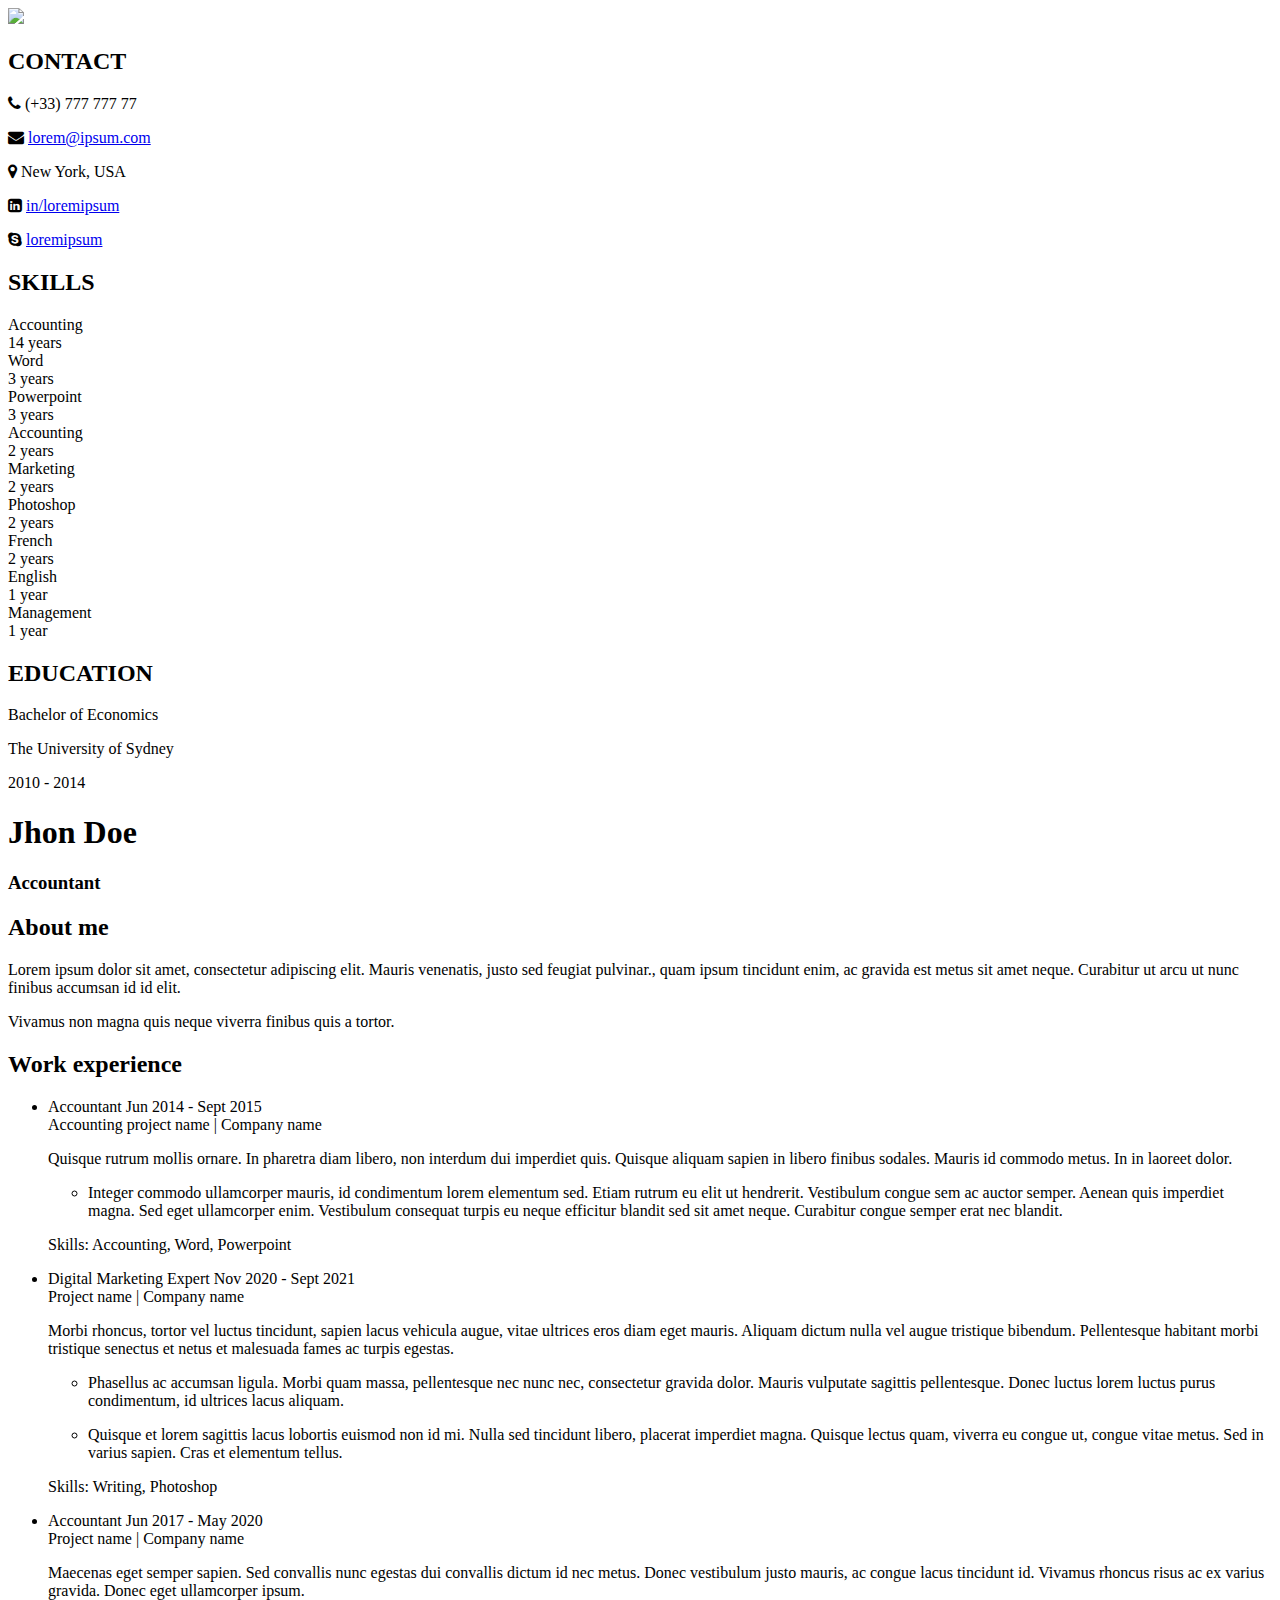
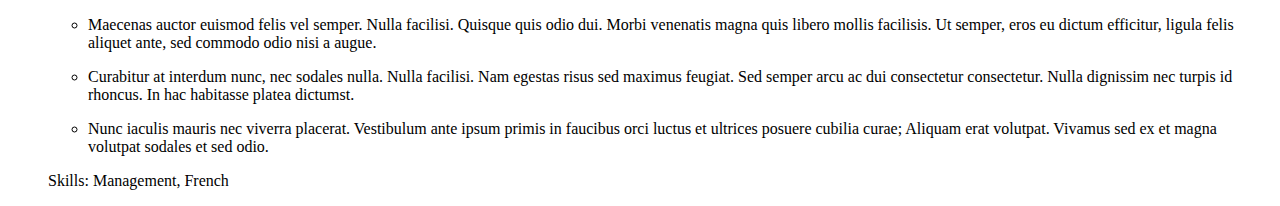
==== week-1.html @ c8a94c3d "added week-1 assignment" ====
<!DOCTYPE html>
<html>
<head>
  <link href="https://maxcdn.bootstrapcdn.com/font-awesome/4.2.0/css/font-awesome.min.css" rel="stylesheet">
  <link rel="preconnect" href="https://fonts.googleapis.com">
  <link rel="preconnect" href="https://fonts.gstatic.com" crossorigin>
  <link href="https://fonts.googleapis.com/css2?family=Archivo+Narrow&family=Julius+Sans+One&family=Open+Sans&family=Source+Sans+Pro&display=swap" rel="stylesheet">
  <link rel="stylesheet" href="index.css">
</head>
<body>
  <page size="A4">
    <div class="container">
      <div class="leftPanel">
        <img src="avatar.png"/>
        <div class="details">
          <div class="item bottomLineSeparator">
            <h2>
              CONTACT
            </h2>
            <div class="smallText">
              <p>
                <i class="fa fa-phone contactIcon" aria-hidden="true"></i>
                (+33) 777 777 77
              </p>
              <p>
                <i class="fa fa-envelope contactIcon" aria-hidden="true"></i>
                <a href="mailto:lorem@ipsum.com@gmail.com">
                  lorem@ipsum.com
                </a>
              </p>
              <p>
                <i class="fa fa-map-marker contactIcon" aria-hidden="true"></i>
                New York, USA
              </p>
              <p>
                <i class="fa fa-linkedin-square contactIcon" aria-hidden="true"></i>
                <a href="#">
                  in/loremipsum
                </a>
              </p>
              <p class="lastParagrafNoMarginBottom">
                <i class="fa fa-skype contactIcon" aria-hidden="true"></i>
                <a href="#">
                  loremipsum
                </a>
              </p>
            </div>
          </div>
          <div class="item bottomLineSeparator">
            <h2>
              SKILLS
            </h2>
            <div class="smallText">
              <div class="skill">
                <div>
                  <span>Accounting</span>
                </div>
                <div class="yearsOfExperience">
                  <span class="alignright">14</span>
                  <span class="alignleft">years</span>
                </div>
              </div>

              <div class="skill">
                <div>
                  <span>Word</span>
                </div>
                <div class="yearsOfExperience">
                  <span class="alignright">3</span>
                  <span class="alignleft">years</span>
                </div>
              </div>

              <div class="skill">
                <div>
                  <span>Powerpoint</span>
                </div>
                <div class="yearsOfExperience">
                  <span class="alignright">3</span>
                  <span class="alignleft">years</span>
                </div>
              </div>

              <div class="skill">
                <div>
                  <span>Accounting</span>
                </div>
                <div class="yearsOfExperience">
                  <span class="alignright">2</span>
                  <span class="alignleft">years</span>
                </div>
              </div>

              <div class="skill">
                <div>
                  <span>Marketing</span>
                </div>
                <div class="yearsOfExperience">
                  <span class="alignright">2</span>
                  <span class="alignleft">years</span>
                </div>
              </div>

              <div class="skill">
                <div>
                  <span>Photoshop</span>
                </div>
                <div class="yearsOfExperience">
                  <span class="alignright">2</span>
                  <span class="alignleft">years</span>
                </div>
              </div>

              <div class="skill">
                <div>
                  <span>French</span>
                </div>
                <div class="yearsOfExperience">
                  <span class="alignright">2</span>
                  <span class="alignleft">years</span>
                </div>
              </div>

              <div class="skill">
                <div>
                  <span>English</span>
                </div>
                <div class="yearsOfExperience">
                    <span class="alignright">1</span>
                    <span class="alignleft">year</span>
                </div>
              </div>

              <div class="skill">
                <div>
                  <span>Management</span>
                </div>
                <div class="yearsOfExperience">
                  <span>1 year</span>
                </div>
              </div>

            </div>
          </div>
          <div class="item">
            <h2>
              EDUCATION
            </h2>
            <div class="smallText">
              <p class="bolded white">
                Bachelor of Economics
              </p>
              <p>
                The University of Sydney
              </p>
              <p>
                2010 - 2014
              </p>
            </div>
          </div>
        </div>
        
      </div>
      <div class="rightPanel">
        <div>
          <h1>
            Jhon Doe
          </h1>
          <div class="smallText">
            <h3>
              Accountant
            </h3>
          </div>
        </div>
        <div>
          <h2>
            About me
          </h2>
          <div class="smallText">
            <p>
              Lorem ipsum dolor sit amet, consectetur adipiscing elit. Mauris venenatis, justo sed feugiat pulvinar., quam ipsum tincidunt enim, ac gravida est metus sit amet neque. Curabitur ut arcu ut nunc finibus accumsan id id elit. 
            </p>
            <p>
              Vivamus non magna quis neque viverra finibus quis a tortor. 
            </p>
          </div>
        </div>
        <div class="workExperience">
          <h2>
            Work experience
          </h2>
          <ul>
            <li>
              <div class="jobPosition">
                <span class="bolded">
                  Accountant
                </span>
                <span>
                  Jun 2014 - Sept 2015
                </span>
              </div>
              <div class="projectName bolded">
                <span>
                  Accounting project name | Company name
                </span>
              </div>
              <div class="smallText">
                <p>
                  Quisque rutrum mollis ornare. In pharetra diam libero, non interdum dui imperdiet quis. Quisque aliquam sapien in libero finibus sodales. Mauris id commodo metus. In in laoreet dolor.
                </p>
                <ul>
                  <li>
                    Integer commodo ullamcorper mauris, id condimentum lorem elementum sed. Etiam rutrum eu elit ut hendrerit. Vestibulum congue sem ac auctor semper. Aenean quis imperdiet magna. Sed eget ullamcorper enim. Vestibulum consequat turpis eu neque efficitur blandit sed sit amet neque. Curabitur congue semper erat nec blandit.
                  </li>
                </ul>
                <p>
                  <span class="bolded">Skills: </span>Accounting, Word, Powerpoint
                </p>
              </div>
            </li>


            <li>
              <div class="jobPosition">
                <span class="bolded">
                  Digital Marketing Expert
                </span>
                <span>
                  Nov 2020 - Sept 2021
                </span>
              </div>
              <div class="projectName bolded">
                <span>
                  Project name | Company name
                </span>
              </div>
              <div class="smallText">
                <p>
                  Morbi rhoncus, tortor vel luctus tincidunt, sapien lacus vehicula augue, vitae ultrices eros diam eget mauris. Aliquam dictum nulla vel augue tristique bibendum. Pellentesque habitant morbi tristique senectus et netus et malesuada fames ac turpis egestas.
                </p>
                <ul>
                  <li>
                    <p>
                      Phasellus ac accumsan ligula. Morbi quam massa, pellentesque nec nunc nec, consectetur gravida dolor. Mauris vulputate sagittis pellentesque. Donec luctus lorem luctus purus condimentum, id ultrices lacus aliquam.
                    </p>
                  </li>
                  <li>
                    <p>
                      Quisque et lorem sagittis lacus lobortis euismod non id mi. Nulla sed tincidunt libero, placerat imperdiet magna. Quisque lectus quam, viverra eu congue ut, congue vitae metus. Sed in varius sapien. Cras et elementum tellus.
                    </p>
                  </li>
                </ul>
                <p>
                  <span class="bolded">Skills: </span> Writing, Photoshop
                </p>
              </div>
            </li>

            <li>
              <div class="jobPosition">
                <span class="bolded">
                  Accountant
                </span>
                <span>
                  Jun 2017 - May 2020
                </span>
              </div>
              <div class="projectName bolded">
                <span>
                  Project name | Company name
                </span>
              </div>
              <div class="smallText">
                <p>
                  Maecenas eget semper sapien. Sed convallis nunc egestas dui convallis dictum id nec metus. Donec vestibulum justo mauris, ac congue lacus tincidunt id. Vivamus rhoncus risus ac ex varius gravida. Donec eget ullamcorper ipsum.
                </p>
  
                <ul>
                  <li>
                    <p>
                      Maecenas auctor euismod felis vel semper. Nulla facilisi. Quisque quis odio dui. Morbi venenatis magna quis libero mollis facilisis. Ut semper, eros eu dictum efficitur, ligula felis aliquet ante, sed commodo odio nisi a augue. 
                    </p>
                  </li>
                  <li>
                    <p>
                      Curabitur at interdum nunc, nec sodales nulla. Nulla facilisi. Nam egestas risus sed maximus feugiat. Sed semper arcu ac dui consectetur consectetur. Nulla dignissim nec turpis id rhoncus. In hac habitasse platea dictumst. 
                    </p>
                  </li>
                  <li>
                    <p>
                      Nunc iaculis mauris nec viverra placerat. Vestibulum ante ipsum primis in faucibus orci luctus et ultrices posuere cubilia curae; Aliquam erat volutpat. Vivamus sed ex et magna volutpat sodales et sed odio. 
                    </p>
                  </li>
                </ul>
                <p>
                  <span class="bolded">Skills: </span>Management, French
                </p>
              </div>
            </li>
          </ul>
        </div>
      </div>
    </div>
  </page>
  <page size="A4">
    <div class="container">
      <div class="leftPanel">
      </div>
      <div class="rightPanel">
      </div>
  </page>   
</body>
</html>
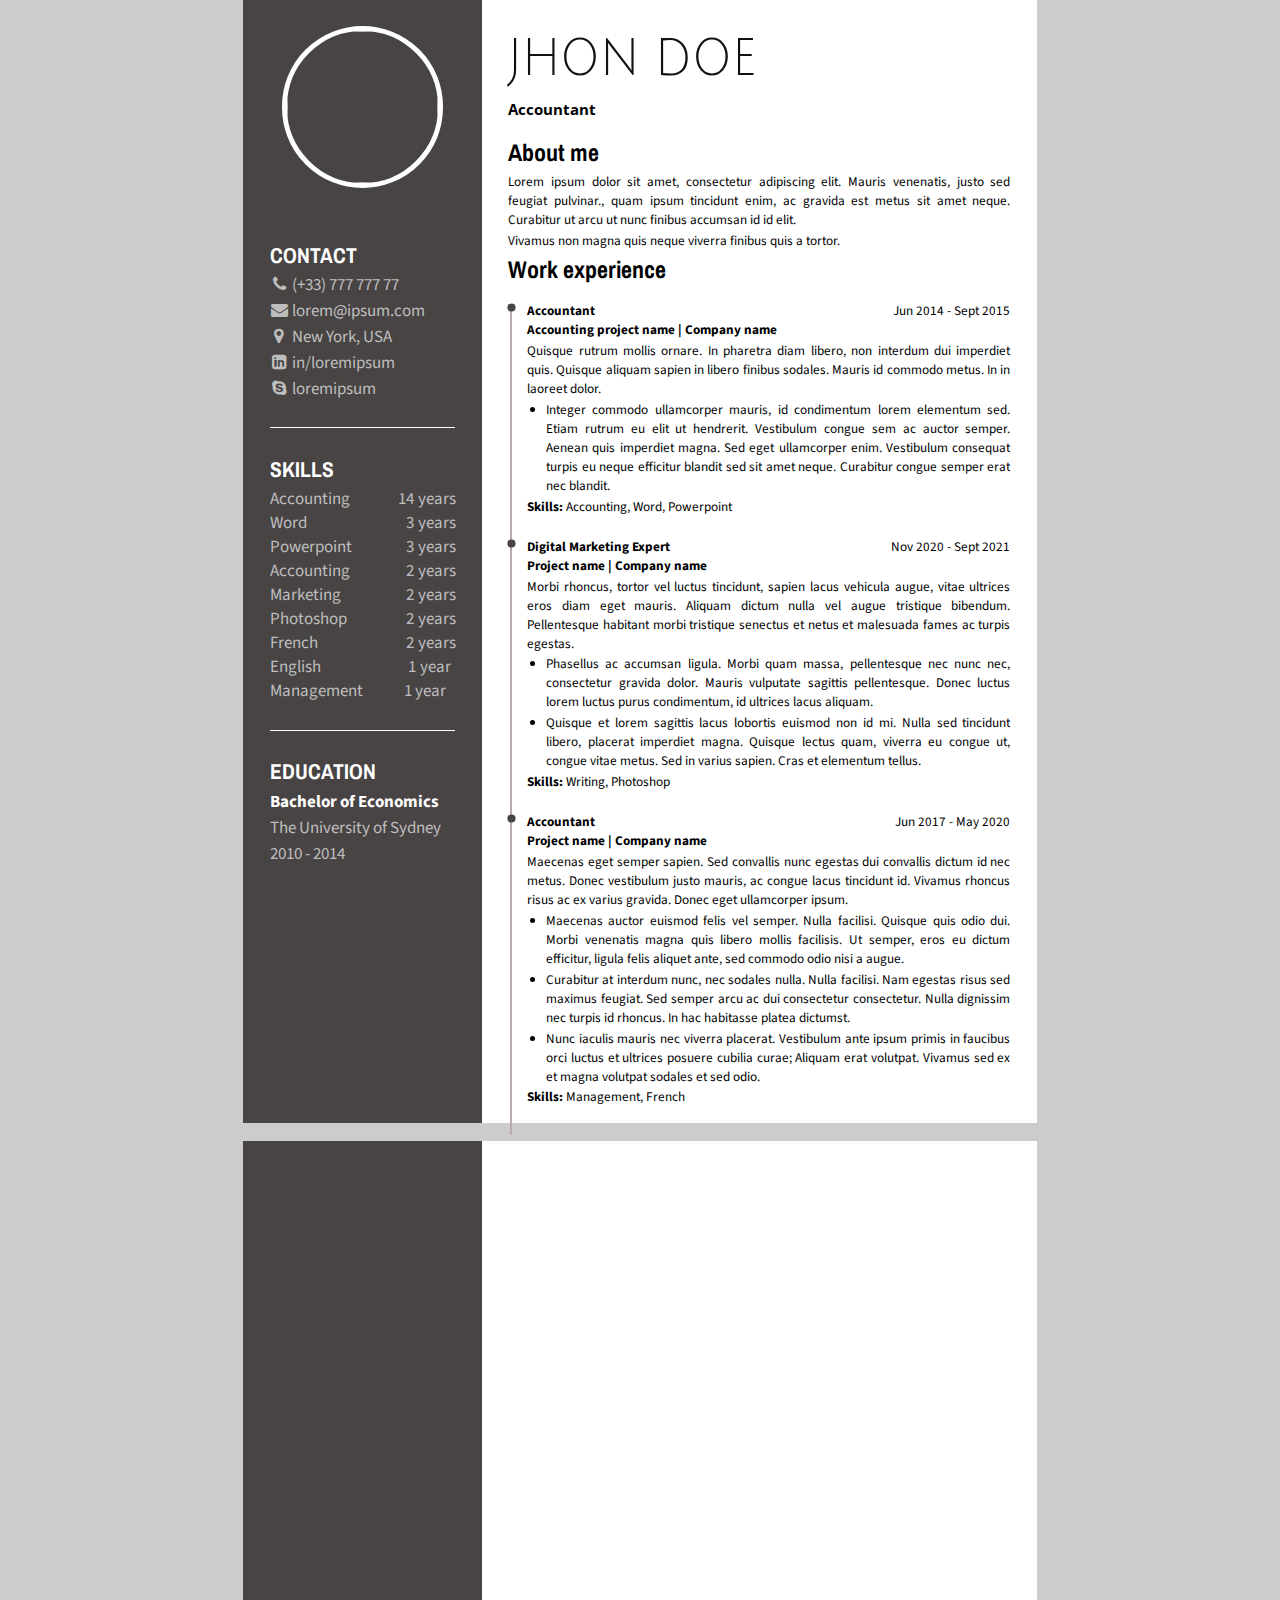
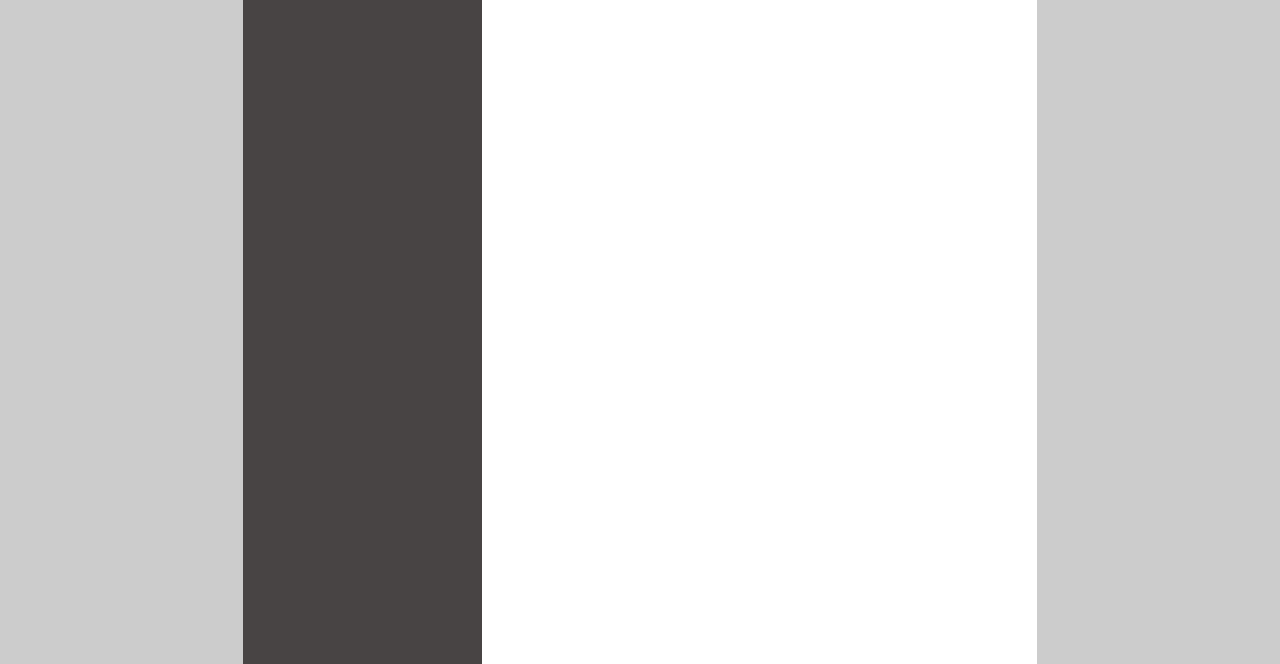
==== commit f721adf8: "formated the code" ====
--- a/week-1.html
+++ b/week-1.html
@@ -1,17 +1,21 @@
 <!DOCTYPE html>
 <html>
+
 <head>
   <link href="https://maxcdn.bootstrapcdn.com/font-awesome/4.2.0/css/font-awesome.min.css" rel="stylesheet">
   <link rel="preconnect" href="https://fonts.googleapis.com">
   <link rel="preconnect" href="https://fonts.gstatic.com" crossorigin>
-  <link href="https://fonts.googleapis.com/css2?family=Archivo+Narrow&family=Julius+Sans+One&family=Open+Sans&family=Source+Sans+Pro&display=swap" rel="stylesheet">
-  <link rel="stylesheet" href="index.css">
+  <link
+    href="https://fonts.googleapis.com/css2?family=Archivo+Narrow&family=Julius+Sans+One&family=Open+Sans&family=Source+Sans+Pro&display=swap"
+    rel="stylesheet">
+  <link rel="stylesheet" href="week-1.css">
 </head>
+
 <body>
   <page size="A4">
     <div class="container">
       <div class="leftPanel">
-        <img src="avatar.png"/>
+        <img src="avatar.png" />
         <div class="details">
           <div class="item bottomLineSeparator">
             <h2>
@@ -126,8 +130,8 @@
                   <span>English</span>
                 </div>
                 <div class="yearsOfExperience">
-                    <span class="alignright">1</span>
-                    <span class="alignleft">year</span>
+                  <span class="alignright">1</span>
+                  <span class="alignleft">year</span>
                 </div>
               </div>
 
@@ -159,7 +163,7 @@
             </div>
           </div>
         </div>
-        
+
       </div>
       <div class="rightPanel">
         <div>
@@ -178,10 +182,12 @@
           </h2>
           <div class="smallText">
             <p>
-              Lorem ipsum dolor sit amet, consectetur adipiscing elit. Mauris venenatis, justo sed feugiat pulvinar., quam ipsum tincidunt enim, ac gravida est metus sit amet neque. Curabitur ut arcu ut nunc finibus accumsan id id elit. 
+              Lorem ipsum dolor sit amet, consectetur adipiscing elit. Mauris venenatis, justo sed feugiat pulvinar.,
+              quam ipsum tincidunt enim, ac gravida est metus sit amet neque. Curabitur ut arcu ut nunc finibus accumsan
+              id id elit.
             </p>
             <p>
-              Vivamus non magna quis neque viverra finibus quis a tortor. 
+              Vivamus non magna quis neque viverra finibus quis a tortor.
             </p>
           </div>
         </div>
@@ -206,11 +212,15 @@
               </div>
               <div class="smallText">
                 <p>
-                  Quisque rutrum mollis ornare. In pharetra diam libero, non interdum dui imperdiet quis. Quisque aliquam sapien in libero finibus sodales. Mauris id commodo metus. In in laoreet dolor.
+                  Quisque rutrum mollis ornare. In pharetra diam libero, non interdum dui imperdiet quis. Quisque
+                  aliquam sapien in libero finibus sodales. Mauris id commodo metus. In in laoreet dolor.
                 </p>
                 <ul>
                   <li>
-                    Integer commodo ullamcorper mauris, id condimentum lorem elementum sed. Etiam rutrum eu elit ut hendrerit. Vestibulum congue sem ac auctor semper. Aenean quis imperdiet magna. Sed eget ullamcorper enim. Vestibulum consequat turpis eu neque efficitur blandit sed sit amet neque. Curabitur congue semper erat nec blandit.
+                    Integer commodo ullamcorper mauris, id condimentum lorem elementum sed. Etiam rutrum eu elit ut
+                    hendrerit. Vestibulum congue sem ac auctor semper. Aenean quis imperdiet magna. Sed eget ullamcorper
+                    enim. Vestibulum consequat turpis eu neque efficitur blandit sed sit amet neque. Curabitur congue
+                    semper erat nec blandit.
                   </li>
                 </ul>
                 <p>
@@ -236,17 +246,23 @@
               </div>
               <div class="smallText">
                 <p>
-                  Morbi rhoncus, tortor vel luctus tincidunt, sapien lacus vehicula augue, vitae ultrices eros diam eget mauris. Aliquam dictum nulla vel augue tristique bibendum. Pellentesque habitant morbi tristique senectus et netus et malesuada fames ac turpis egestas.
+                  Morbi rhoncus, tortor vel luctus tincidunt, sapien lacus vehicula augue, vitae ultrices eros diam eget
+                  mauris. Aliquam dictum nulla vel augue tristique bibendum. Pellentesque habitant morbi tristique
+                  senectus et netus et malesuada fames ac turpis egestas.
                 </p>
                 <ul>
                   <li>
                     <p>
-                      Phasellus ac accumsan ligula. Morbi quam massa, pellentesque nec nunc nec, consectetur gravida dolor. Mauris vulputate sagittis pellentesque. Donec luctus lorem luctus purus condimentum, id ultrices lacus aliquam.
-                    </p>
-                  </li>
-                  <li>
-                    <p>
-                      Quisque et lorem sagittis lacus lobortis euismod non id mi. Nulla sed tincidunt libero, placerat imperdiet magna. Quisque lectus quam, viverra eu congue ut, congue vitae metus. Sed in varius sapien. Cras et elementum tellus.
+                      Phasellus ac accumsan ligula. Morbi quam massa, pellentesque nec nunc nec, consectetur gravida
+                      dolor. Mauris vulputate sagittis pellentesque. Donec luctus lorem luctus purus condimentum, id
+                      ultrices lacus aliquam.
+                    </p>
+                  </li>
+                  <li>
+                    <p>
+                      Quisque et lorem sagittis lacus lobortis euismod non id mi. Nulla sed tincidunt libero, placerat
+                      imperdiet magna. Quisque lectus quam, viverra eu congue ut, congue vitae metus. Sed in varius
+                      sapien. Cras et elementum tellus.
                     </p>
                   </li>
                 </ul>
@@ -272,23 +288,31 @@
               </div>
               <div class="smallText">
                 <p>
-                  Maecenas eget semper sapien. Sed convallis nunc egestas dui convallis dictum id nec metus. Donec vestibulum justo mauris, ac congue lacus tincidunt id. Vivamus rhoncus risus ac ex varius gravida. Donec eget ullamcorper ipsum.
-                </p>
-  
+                  Maecenas eget semper sapien. Sed convallis nunc egestas dui convallis dictum id nec metus. Donec
+                  vestibulum justo mauris, ac congue lacus tincidunt id. Vivamus rhoncus risus ac ex varius gravida.
+                  Donec eget ullamcorper ipsum.
+                </p>
+
                 <ul>
                   <li>
                     <p>
-                      Maecenas auctor euismod felis vel semper. Nulla facilisi. Quisque quis odio dui. Morbi venenatis magna quis libero mollis facilisis. Ut semper, eros eu dictum efficitur, ligula felis aliquet ante, sed commodo odio nisi a augue. 
-                    </p>
-                  </li>
-                  <li>
-                    <p>
-                      Curabitur at interdum nunc, nec sodales nulla. Nulla facilisi. Nam egestas risus sed maximus feugiat. Sed semper arcu ac dui consectetur consectetur. Nulla dignissim nec turpis id rhoncus. In hac habitasse platea dictumst. 
-                    </p>
-                  </li>
-                  <li>
-                    <p>
-                      Nunc iaculis mauris nec viverra placerat. Vestibulum ante ipsum primis in faucibus orci luctus et ultrices posuere cubilia curae; Aliquam erat volutpat. Vivamus sed ex et magna volutpat sodales et sed odio. 
+                      Maecenas auctor euismod felis vel semper. Nulla facilisi. Quisque quis odio dui. Morbi venenatis
+                      magna quis libero mollis facilisis. Ut semper, eros eu dictum efficitur, ligula felis aliquet
+                      ante, sed commodo odio nisi a augue.
+                    </p>
+                  </li>
+                  <li>
+                    <p>
+                      Curabitur at interdum nunc, nec sodales nulla. Nulla facilisi. Nam egestas risus sed maximus
+                      feugiat. Sed semper arcu ac dui consectetur consectetur. Nulla dignissim nec turpis id rhoncus. In
+                      hac habitasse platea dictumst.
+                    </p>
+                  </li>
+                  <li>
+                    <p>
+                      Nunc iaculis mauris nec viverra placerat. Vestibulum ante ipsum primis in faucibus orci luctus et
+                      ultrices posuere cubilia curae; Aliquam erat volutpat. Vivamus sed ex et magna volutpat sodales et
+                      sed odio.
                     </p>
                   </li>
                 </ul>
@@ -308,6 +332,7 @@
       </div>
       <div class="rightPanel">
       </div>
-  </page>   
+  </page>
 </body>
+
 </html>--- a/week-1.css
+++ b/week-1.css
@@ -0,0 +1,271 @@
+/* Fonts */
+
+/* Family */
+h1 {
+  font-family: 'Julius Sans One', sans-serif;
+}
+
+h2 {
+  /* Contact, Skills, Education, About me, Work Experience */
+  font-family: 'Archivo Narrow', sans-serif;
+}
+
+h3 {
+  /* Accountant */
+  font-family: 'Open Sans', sans-serif;
+}
+
+.jobPosition span,
+.projectName span {
+  font-family: 'Source Sans Pro', sans-serif;
+}
+
+.upperCase {
+  text-transform: uppercase;
+}
+
+.smallText,
+.smallText span,
+.smallText p,
+.smallText a {
+  font-family: 'Source Sans Pro', sans-serif;
+  text-align: justify;
+}
+
+/* End Family */
+
+/* Colors */
+h1 {
+  color: #111;
+}
+
+.leftPanel,
+.leftPanel a {
+  color: #bebebe;
+  text-decoration: none;
+}
+
+.leftPanel h2 {
+  color: white;
+}
+
+/* End Colors */
+
+/* Sizes */
+h1 {
+  font-weight: 300;
+  font-size: 1.2cm;
+  transform: scale(1, 1.15);
+  margin-bottom: 0.2cm;
+  margin-top: 0.2cm;
+  text-transform: uppercase;
+}
+
+h2 {
+  margin-top: 0.1cm;
+  margin-bottom: 0.1cm;
+}
+
+.leftPanel,
+.leftPanel a {
+  font-size: 0.38cm;
+}
+
+.projectName span,
+.jobPosition span {
+  font-size: 0.35cm;
+}
+
+.smallText,
+.smallText span,
+.smallText p,
+.smallText a {
+  font-size: 0.35cm;
+}
+
+.leftPanel .smallText,
+.leftPanel .smallText,
+.leftPanel .smallText span,
+.leftPanel .smallText p,
+.smallText a {
+  font-size: 0.45cm;
+}
+
+.contactIcon {
+  width: 0.5cm;
+  text-align: center;
+}
+
+p {
+  margin-top: 0.05cm;
+  margin-bottom: 0.05cm;
+}
+
+/* End Sizes */
+
+.bolded {
+  font-weight: bold;
+}
+
+.white {
+  color: white;
+}
+
+/* End Fonts */
+
+/* Layout */
+body {
+  background: rgb(204, 204, 204);
+  width: 21cm;
+  height: 29.7cm;
+  margin: 0 auto;
+}
+
+/* Printing */
+page {
+  background: white;
+  display: block;
+  margin: 0 auto;
+  margin-bottom: 0.5cm;
+}
+
+page[size="A4"] {
+  width: 21cm;
+  height: 29.7cm;
+}
+
+@page {
+  size: 21cm 29.7cm;
+  padding: 0;
+  margin: 0mm;
+  border: none;
+  border-collapse: collapse;
+}
+
+/* End Printing */
+
+.container {
+  display: flex;
+  flex-direction: row;
+  width: 100%;
+  height: 100%;
+}
+
+.leftPanel {
+  width: 27%;
+  background-color: #484444;
+  padding: 0.7cm;
+  display: flex;
+  flex-direction: column;
+  align-items: center;
+}
+
+.rightPanel {
+  width: 73%;
+  padding: 0.7cm;
+}
+
+.leftPanel img {
+  width: 4cm;
+  height: 4cm;
+  margin-bottom: 0.7cm;
+  border-radius: 50%;
+  border: 0.15cm solid white;
+  object-fit: cover;
+  object-position: 50% 50%;
+}
+
+.leftPanel .details {
+  width: 100%;
+  display: flex;
+  flex-direction: column;
+}
+
+.skill {
+  display: flex;
+  flex-direction: row;
+  justify-content: space-between;
+}
+
+.bottomLineSeparator {
+  border-bottom: 0.05cm solid white;
+}
+
+.yearsOfExperience {
+  width: 1.6cm;
+  display: flex;
+  flex-direction: row;
+  justify-content: center;
+}
+
+.alignleft {
+  text-align: left !important;
+  width: 1cm;
+}
+
+.alignright {
+  text-align: right !important;
+  width: 0.6cm;
+  margin-right: 0.1cm
+}
+
+.workExperience>ul {
+  list-style-type: none;
+  padding-left: 0;
+}
+
+.workExperience>ul>li {
+  position: relative;
+  margin: 0;
+  padding-bottom: 0.5cm;
+  padding-left: 0.5cm;
+}
+
+.workExperience>ul>li:before {
+  background-color: #b8abab;
+  width: 0.05cm;
+  content: '';
+  position: absolute;
+  top: 0.1cm;
+  bottom: -0.2cm;
+  /* change this after border removal */
+  left: 0.05cm;
+}
+
+.workExperience>ul>li::after {
+  content: '';
+  position: absolute;
+  background-image: url("data:image/svg+xml,%3Csvg xmlns='http://www.w3.org/2000/svg' aria-hidden='true' viewBox='0 0 32 32' focusable='false'%3E%3Ccircle stroke='none' fill='%23484444' cx='16' cy='16' r='10'%3E%3C/circle%3E%3C/svg%3E");
+  background-repeat: no-repeat;
+  background-size: contain;
+  left: -0.09cm;
+  top: 0;
+  width: 0.35cm;
+  height: 0.35cm;
+}
+
+.jobPosition {
+  display: flex;
+  flex-direction: row;
+  justify-content: space-between;
+}
+
+.item {
+  padding-bottom: 0.7cm;
+  padding-top: 0.7cm;
+}
+
+.item h2 {
+  margin-top: 0;
+}
+
+.lastParagrafNoMarginBottom {
+  margin-bottom: 0;
+}
+
+.workExperience>ul>li ul {
+  padding-left: 0.5cm;
+  list-style-type: disc;
+}
+
+/*End Layout*/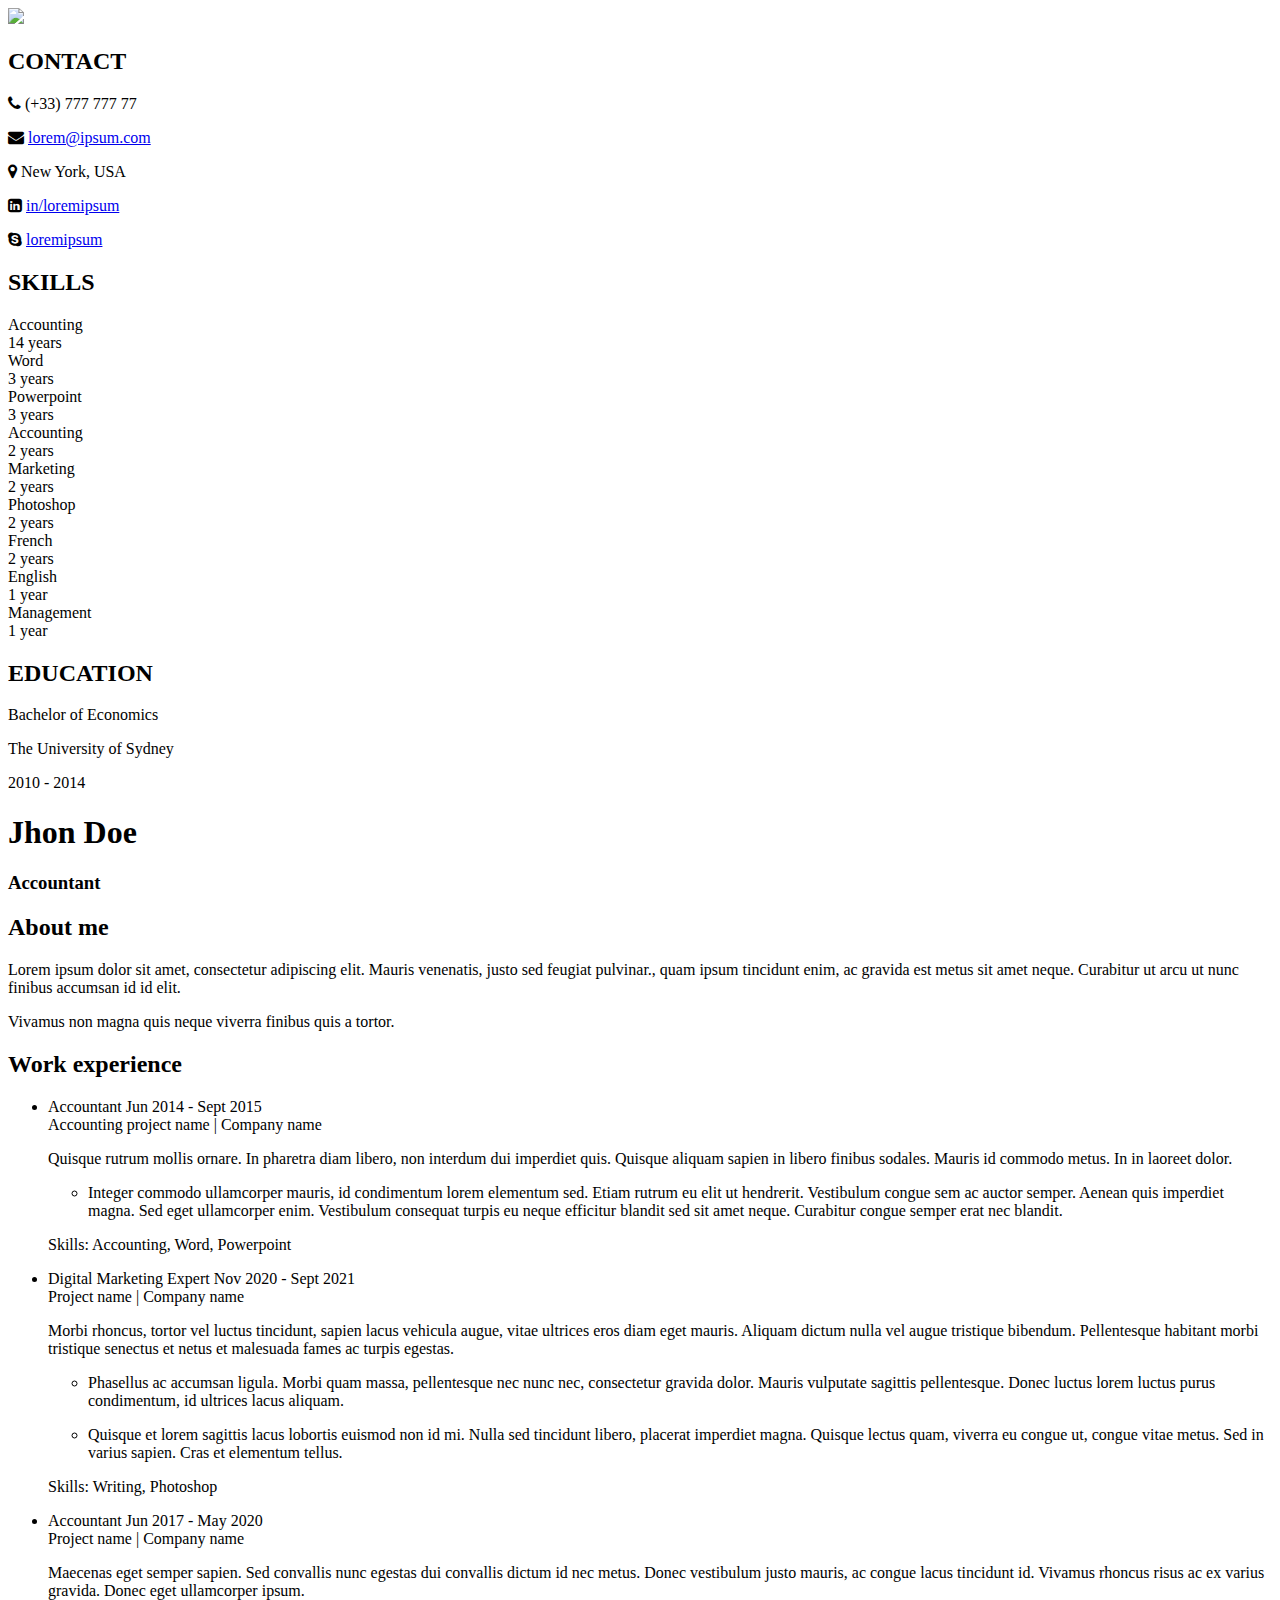
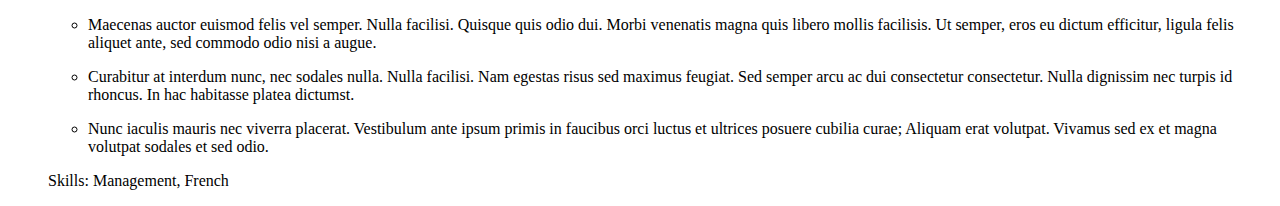
==== commit b8d8c5f3: "removed css" ====
--- a/week-1.html
+++ b/week-1.html
@@ -12,327 +12,318 @@
 </head>
 
 <body>
-  <page size="A4">
-    <div class="container">
-      <div class="leftPanel">
-        <img src="avatar.png" />
-        <div class="details">
-          <div class="item bottomLineSeparator">
-            <h2>
-              CONTACT
-            </h2>
-            <div class="smallText">
-              <p>
-                <i class="fa fa-phone contactIcon" aria-hidden="true"></i>
-                (+33) 777 777 77
-              </p>
-              <p>
-                <i class="fa fa-envelope contactIcon" aria-hidden="true"></i>
-                <a href="mailto:lorem@ipsum.com@gmail.com">
-                  lorem@ipsum.com
-                </a>
-              </p>
-              <p>
-                <i class="fa fa-map-marker contactIcon" aria-hidden="true"></i>
-                New York, USA
-              </p>
-              <p>
-                <i class="fa fa-linkedin-square contactIcon" aria-hidden="true"></i>
-                <a href="#">
-                  in/loremipsum
-                </a>
-              </p>
-              <p class="lastParagrafNoMarginBottom">
-                <i class="fa fa-skype contactIcon" aria-hidden="true"></i>
-                <a href="#">
-                  loremipsum
-                </a>
-              </p>
-            </div>
-          </div>
-          <div class="item bottomLineSeparator">
-            <h2>
-              SKILLS
-            </h2>
-            <div class="smallText">
-              <div class="skill">
-                <div>
-                  <span>Accounting</span>
-                </div>
-                <div class="yearsOfExperience">
-                  <span class="alignright">14</span>
-                  <span class="alignleft">years</span>
-                </div>
-              </div>
-
-              <div class="skill">
-                <div>
-                  <span>Word</span>
-                </div>
-                <div class="yearsOfExperience">
-                  <span class="alignright">3</span>
-                  <span class="alignleft">years</span>
-                </div>
-              </div>
-
-              <div class="skill">
-                <div>
-                  <span>Powerpoint</span>
-                </div>
-                <div class="yearsOfExperience">
-                  <span class="alignright">3</span>
-                  <span class="alignleft">years</span>
-                </div>
-              </div>
-
-              <div class="skill">
-                <div>
-                  <span>Accounting</span>
-                </div>
-                <div class="yearsOfExperience">
-                  <span class="alignright">2</span>
-                  <span class="alignleft">years</span>
-                </div>
-              </div>
-
-              <div class="skill">
-                <div>
-                  <span>Marketing</span>
-                </div>
-                <div class="yearsOfExperience">
-                  <span class="alignright">2</span>
-                  <span class="alignleft">years</span>
-                </div>
-              </div>
-
-              <div class="skill">
-                <div>
-                  <span>Photoshop</span>
-                </div>
-                <div class="yearsOfExperience">
-                  <span class="alignright">2</span>
-                  <span class="alignleft">years</span>
-                </div>
-              </div>
-
-              <div class="skill">
-                <div>
-                  <span>French</span>
-                </div>
-                <div class="yearsOfExperience">
-                  <span class="alignright">2</span>
-                  <span class="alignleft">years</span>
-                </div>
-              </div>
-
-              <div class="skill">
-                <div>
-                  <span>English</span>
-                </div>
-                <div class="yearsOfExperience">
-                  <span class="alignright">1</span>
-                  <span class="alignleft">year</span>
-                </div>
-              </div>
-
-              <div class="skill">
-                <div>
-                  <span>Management</span>
-                </div>
-                <div class="yearsOfExperience">
-                  <span>1 year</span>
-                </div>
-              </div>
-
-            </div>
-          </div>
-          <div class="item">
-            <h2>
-              EDUCATION
-            </h2>
-            <div class="smallText">
-              <p class="bolded white">
-                Bachelor of Economics
-              </p>
-              <p>
-                The University of Sydney
-              </p>
-              <p>
-                2010 - 2014
-              </p>
-            </div>
-          </div>
-        </div>
-
-      </div>
-      <div class="rightPanel">
-        <div>
-          <h1>
-            Jhon Doe
-          </h1>
-          <div class="smallText">
-            <h3>
-              Accountant
-            </h3>
-          </div>
-        </div>
-        <div>
+  <div class="container">
+    <div class="leftPanel">
+      <img src="avatar.png" />
+      <div class="details">
+        <div class="item bottomLineSeparator">
           <h2>
-            About me
+            CONTACT
           </h2>
           <div class="smallText">
             <p>
-              Lorem ipsum dolor sit amet, consectetur adipiscing elit. Mauris venenatis, justo sed feugiat pulvinar.,
-              quam ipsum tincidunt enim, ac gravida est metus sit amet neque. Curabitur ut arcu ut nunc finibus accumsan
-              id id elit.
-            </p>
-            <p>
-              Vivamus non magna quis neque viverra finibus quis a tortor.
+              <i class="fa fa-phone contactIcon" aria-hidden="true"></i>
+              (+33) 777 777 77
+            </p>
+            <p>
+              <i class="fa fa-envelope contactIcon" aria-hidden="true"></i>
+              <a href="mailto:lorem@ipsum.com@gmail.com">
+                lorem@ipsum.com
+              </a>
+            </p>
+            <p>
+              <i class="fa fa-map-marker contactIcon" aria-hidden="true"></i>
+              New York, USA
+            </p>
+            <p>
+              <i class="fa fa-linkedin-square contactIcon" aria-hidden="true"></i>
+              <a href="#">
+                in/loremipsum
+              </a>
+            </p>
+            <p class="lastParagrafNoMarginBottom">
+              <i class="fa fa-skype contactIcon" aria-hidden="true"></i>
+              <a href="#">
+                loremipsum
+              </a>
             </p>
           </div>
         </div>
-        <div class="workExperience">
+        <div class="item bottomLineSeparator">
           <h2>
-            Work experience
+            SKILLS
           </h2>
-          <ul>
-            <li>
-              <div class="jobPosition">
-                <span class="bolded">
-                  Accountant
-                </span>
-                <span>
-                  Jun 2014 - Sept 2015
-                </span>
-              </div>
-              <div class="projectName bolded">
-                <span>
-                  Accounting project name | Company name
-                </span>
-              </div>
-              <div class="smallText">
-                <p>
-                  Quisque rutrum mollis ornare. In pharetra diam libero, non interdum dui imperdiet quis. Quisque
-                  aliquam sapien in libero finibus sodales. Mauris id commodo metus. In in laoreet dolor.
-                </p>
-                <ul>
-                  <li>
-                    Integer commodo ullamcorper mauris, id condimentum lorem elementum sed. Etiam rutrum eu elit ut
-                    hendrerit. Vestibulum congue sem ac auctor semper. Aenean quis imperdiet magna. Sed eget ullamcorper
-                    enim. Vestibulum consequat turpis eu neque efficitur blandit sed sit amet neque. Curabitur congue
-                    semper erat nec blandit.
-                  </li>
-                </ul>
-                <p>
-                  <span class="bolded">Skills: </span>Accounting, Word, Powerpoint
-                </p>
-              </div>
-            </li>
-
-
-            <li>
-              <div class="jobPosition">
-                <span class="bolded">
-                  Digital Marketing Expert
-                </span>
-                <span>
-                  Nov 2020 - Sept 2021
-                </span>
-              </div>
-              <div class="projectName bolded">
-                <span>
-                  Project name | Company name
-                </span>
-              </div>
-              <div class="smallText">
-                <p>
-                  Morbi rhoncus, tortor vel luctus tincidunt, sapien lacus vehicula augue, vitae ultrices eros diam eget
-                  mauris. Aliquam dictum nulla vel augue tristique bibendum. Pellentesque habitant morbi tristique
-                  senectus et netus et malesuada fames ac turpis egestas.
-                </p>
-                <ul>
-                  <li>
-                    <p>
-                      Phasellus ac accumsan ligula. Morbi quam massa, pellentesque nec nunc nec, consectetur gravida
-                      dolor. Mauris vulputate sagittis pellentesque. Donec luctus lorem luctus purus condimentum, id
-                      ultrices lacus aliquam.
-                    </p>
-                  </li>
-                  <li>
-                    <p>
-                      Quisque et lorem sagittis lacus lobortis euismod non id mi. Nulla sed tincidunt libero, placerat
-                      imperdiet magna. Quisque lectus quam, viverra eu congue ut, congue vitae metus. Sed in varius
-                      sapien. Cras et elementum tellus.
-                    </p>
-                  </li>
-                </ul>
-                <p>
-                  <span class="bolded">Skills: </span> Writing, Photoshop
-                </p>
-              </div>
-            </li>
-
-            <li>
-              <div class="jobPosition">
-                <span class="bolded">
-                  Accountant
-                </span>
-                <span>
-                  Jun 2017 - May 2020
-                </span>
-              </div>
-              <div class="projectName bolded">
-                <span>
-                  Project name | Company name
-                </span>
-              </div>
-              <div class="smallText">
-                <p>
-                  Maecenas eget semper sapien. Sed convallis nunc egestas dui convallis dictum id nec metus. Donec
-                  vestibulum justo mauris, ac congue lacus tincidunt id. Vivamus rhoncus risus ac ex varius gravida.
-                  Donec eget ullamcorper ipsum.
-                </p>
-
-                <ul>
-                  <li>
-                    <p>
-                      Maecenas auctor euismod felis vel semper. Nulla facilisi. Quisque quis odio dui. Morbi venenatis
-                      magna quis libero mollis facilisis. Ut semper, eros eu dictum efficitur, ligula felis aliquet
-                      ante, sed commodo odio nisi a augue.
-                    </p>
-                  </li>
-                  <li>
-                    <p>
-                      Curabitur at interdum nunc, nec sodales nulla. Nulla facilisi. Nam egestas risus sed maximus
-                      feugiat. Sed semper arcu ac dui consectetur consectetur. Nulla dignissim nec turpis id rhoncus. In
-                      hac habitasse platea dictumst.
-                    </p>
-                  </li>
-                  <li>
-                    <p>
-                      Nunc iaculis mauris nec viverra placerat. Vestibulum ante ipsum primis in faucibus orci luctus et
-                      ultrices posuere cubilia curae; Aliquam erat volutpat. Vivamus sed ex et magna volutpat sodales et
-                      sed odio.
-                    </p>
-                  </li>
-                </ul>
-                <p>
-                  <span class="bolded">Skills: </span>Management, French
-                </p>
-              </div>
-            </li>
-          </ul>
-        </div>
+          <div class="smallText">
+            <div class="skill">
+              <div>
+                <span>Accounting</span>
+              </div>
+              <div class="yearsOfExperience">
+                <span class="alignright">14</span>
+                <span class="alignleft">years</span>
+              </div>
+            </div>
+
+            <div class="skill">
+              <div>
+                <span>Word</span>
+              </div>
+              <div class="yearsOfExperience">
+                <span class="alignright">3</span>
+                <span class="alignleft">years</span>
+              </div>
+            </div>
+
+            <div class="skill">
+              <div>
+                <span>Powerpoint</span>
+              </div>
+              <div class="yearsOfExperience">
+                <span class="alignright">3</span>
+                <span class="alignleft">years</span>
+              </div>
+            </div>
+
+            <div class="skill">
+              <div>
+                <span>Accounting</span>
+              </div>
+              <div class="yearsOfExperience">
+                <span class="alignright">2</span>
+                <span class="alignleft">years</span>
+              </div>
+            </div>
+
+            <div class="skill">
+              <div>
+                <span>Marketing</span>
+              </div>
+              <div class="yearsOfExperience">
+                <span class="alignright">2</span>
+                <span class="alignleft">years</span>
+              </div>
+            </div>
+
+            <div class="skill">
+              <div>
+                <span>Photoshop</span>
+              </div>
+              <div class="yearsOfExperience">
+                <span class="alignright">2</span>
+                <span class="alignleft">years</span>
+              </div>
+            </div>
+
+            <div class="skill">
+              <div>
+                <span>French</span>
+              </div>
+              <div class="yearsOfExperience">
+                <span class="alignright">2</span>
+                <span class="alignleft">years</span>
+              </div>
+            </div>
+
+            <div class="skill">
+              <div>
+                <span>English</span>
+              </div>
+              <div class="yearsOfExperience">
+                <span class="alignright">1</span>
+                <span class="alignleft">year</span>
+              </div>
+            </div>
+
+            <div class="skill">
+              <div>
+                <span>Management</span>
+              </div>
+              <div class="yearsOfExperience">
+                <span>1 year</span>
+              </div>
+            </div>
+
+          </div>
+        </div>
+        <div class="item">
+          <h2>
+            EDUCATION
+          </h2>
+          <div class="smallText">
+            <p class="bolded white">
+              Bachelor of Economics
+            </p>
+            <p>
+              The University of Sydney
+            </p>
+            <p>
+              2010 - 2014
+            </p>
+          </div>
+        </div>
+      </div>
+
+    </div>
+    <div class="rightPanel">
+      <div>
+        <h1>
+          Jhon Doe
+        </h1>
+        <div class="smallText">
+          <h3>
+            Accountant
+          </h3>
+        </div>
+      </div>
+      <div>
+        <h2>
+          About me
+        </h2>
+        <div class="smallText">
+          <p>
+            Lorem ipsum dolor sit amet, consectetur adipiscing elit. Mauris venenatis, justo sed feugiat pulvinar.,
+            quam ipsum tincidunt enim, ac gravida est metus sit amet neque. Curabitur ut arcu ut nunc finibus accumsan
+            id id elit.
+          </p>
+          <p>
+            Vivamus non magna quis neque viverra finibus quis a tortor.
+          </p>
+        </div>
+      </div>
+      <div class="workExperience">
+        <h2>
+          Work experience
+        </h2>
+        <ul>
+          <li>
+            <div class="jobPosition">
+              <span class="bolded">
+                Accountant
+              </span>
+              <span>
+                Jun 2014 - Sept 2015
+              </span>
+            </div>
+            <div class="projectName bolded">
+              <span>
+                Accounting project name | Company name
+              </span>
+            </div>
+            <div class="smallText">
+              <p>
+                Quisque rutrum mollis ornare. In pharetra diam libero, non interdum dui imperdiet quis. Quisque
+                aliquam sapien in libero finibus sodales. Mauris id commodo metus. In in laoreet dolor.
+              </p>
+              <ul>
+                <li>
+                  Integer commodo ullamcorper mauris, id condimentum lorem elementum sed. Etiam rutrum eu elit ut
+                  hendrerit. Vestibulum congue sem ac auctor semper. Aenean quis imperdiet magna. Sed eget ullamcorper
+                  enim. Vestibulum consequat turpis eu neque efficitur blandit sed sit amet neque. Curabitur congue
+                  semper erat nec blandit.
+                </li>
+              </ul>
+              <p>
+                <span class="bolded">Skills: </span>Accounting, Word, Powerpoint
+              </p>
+            </div>
+          </li>
+
+
+          <li>
+            <div class="jobPosition">
+              <span class="bolded">
+                Digital Marketing Expert
+              </span>
+              <span>
+                Nov 2020 - Sept 2021
+              </span>
+            </div>
+            <div class="projectName bolded">
+              <span>
+                Project name | Company name
+              </span>
+            </div>
+            <div class="smallText">
+              <p>
+                Morbi rhoncus, tortor vel luctus tincidunt, sapien lacus vehicula augue, vitae ultrices eros diam eget
+                mauris. Aliquam dictum nulla vel augue tristique bibendum. Pellentesque habitant morbi tristique
+                senectus et netus et malesuada fames ac turpis egestas.
+              </p>
+              <ul>
+                <li>
+                  <p>
+                    Phasellus ac accumsan ligula. Morbi quam massa, pellentesque nec nunc nec, consectetur gravida
+                    dolor. Mauris vulputate sagittis pellentesque. Donec luctus lorem luctus purus condimentum, id
+                    ultrices lacus aliquam.
+                  </p>
+                </li>
+                <li>
+                  <p>
+                    Quisque et lorem sagittis lacus lobortis euismod non id mi. Nulla sed tincidunt libero, placerat
+                    imperdiet magna. Quisque lectus quam, viverra eu congue ut, congue vitae metus. Sed in varius
+                    sapien. Cras et elementum tellus.
+                  </p>
+                </li>
+              </ul>
+              <p>
+                <span class="bolded">Skills: </span> Writing, Photoshop
+              </p>
+            </div>
+          </li>
+
+          <li>
+            <div class="jobPosition">
+              <span class="bolded">
+                Accountant
+              </span>
+              <span>
+                Jun 2017 - May 2020
+              </span>
+            </div>
+            <div class="projectName bolded">
+              <span>
+                Project name | Company name
+              </span>
+            </div>
+            <div class="smallText">
+              <p>
+                Maecenas eget semper sapien. Sed convallis nunc egestas dui convallis dictum id nec metus. Donec
+                vestibulum justo mauris, ac congue lacus tincidunt id. Vivamus rhoncus risus ac ex varius gravida.
+                Donec eget ullamcorper ipsum.
+              </p>
+
+              <ul>
+                <li>
+                  <p>
+                    Maecenas auctor euismod felis vel semper. Nulla facilisi. Quisque quis odio dui. Morbi venenatis
+                    magna quis libero mollis facilisis. Ut semper, eros eu dictum efficitur, ligula felis aliquet
+                    ante, sed commodo odio nisi a augue.
+                  </p>
+                </li>
+                <li>
+                  <p>
+                    Curabitur at interdum nunc, nec sodales nulla. Nulla facilisi. Nam egestas risus sed maximus
+                    feugiat. Sed semper arcu ac dui consectetur consectetur. Nulla dignissim nec turpis id rhoncus. In
+                    hac habitasse platea dictumst.
+                  </p>
+                </li>
+                <li>
+                  <p>
+                    Nunc iaculis mauris nec viverra placerat. Vestibulum ante ipsum primis in faucibus orci luctus et
+                    ultrices posuere cubilia curae; Aliquam erat volutpat. Vivamus sed ex et magna volutpat sodales et
+                    sed odio.
+                  </p>
+                </li>
+              </ul>
+              <p>
+                <span class="bolded">Skills: </span>Management, French
+              </p>
+            </div>
+          </li>
+        </ul>
       </div>
     </div>
-  </page>
-  <page size="A4">
-    <div class="container">
-      <div class="leftPanel">
-      </div>
-      <div class="rightPanel">
-      </div>
-  </page>
+  </div>
 </body>
 
 </html>